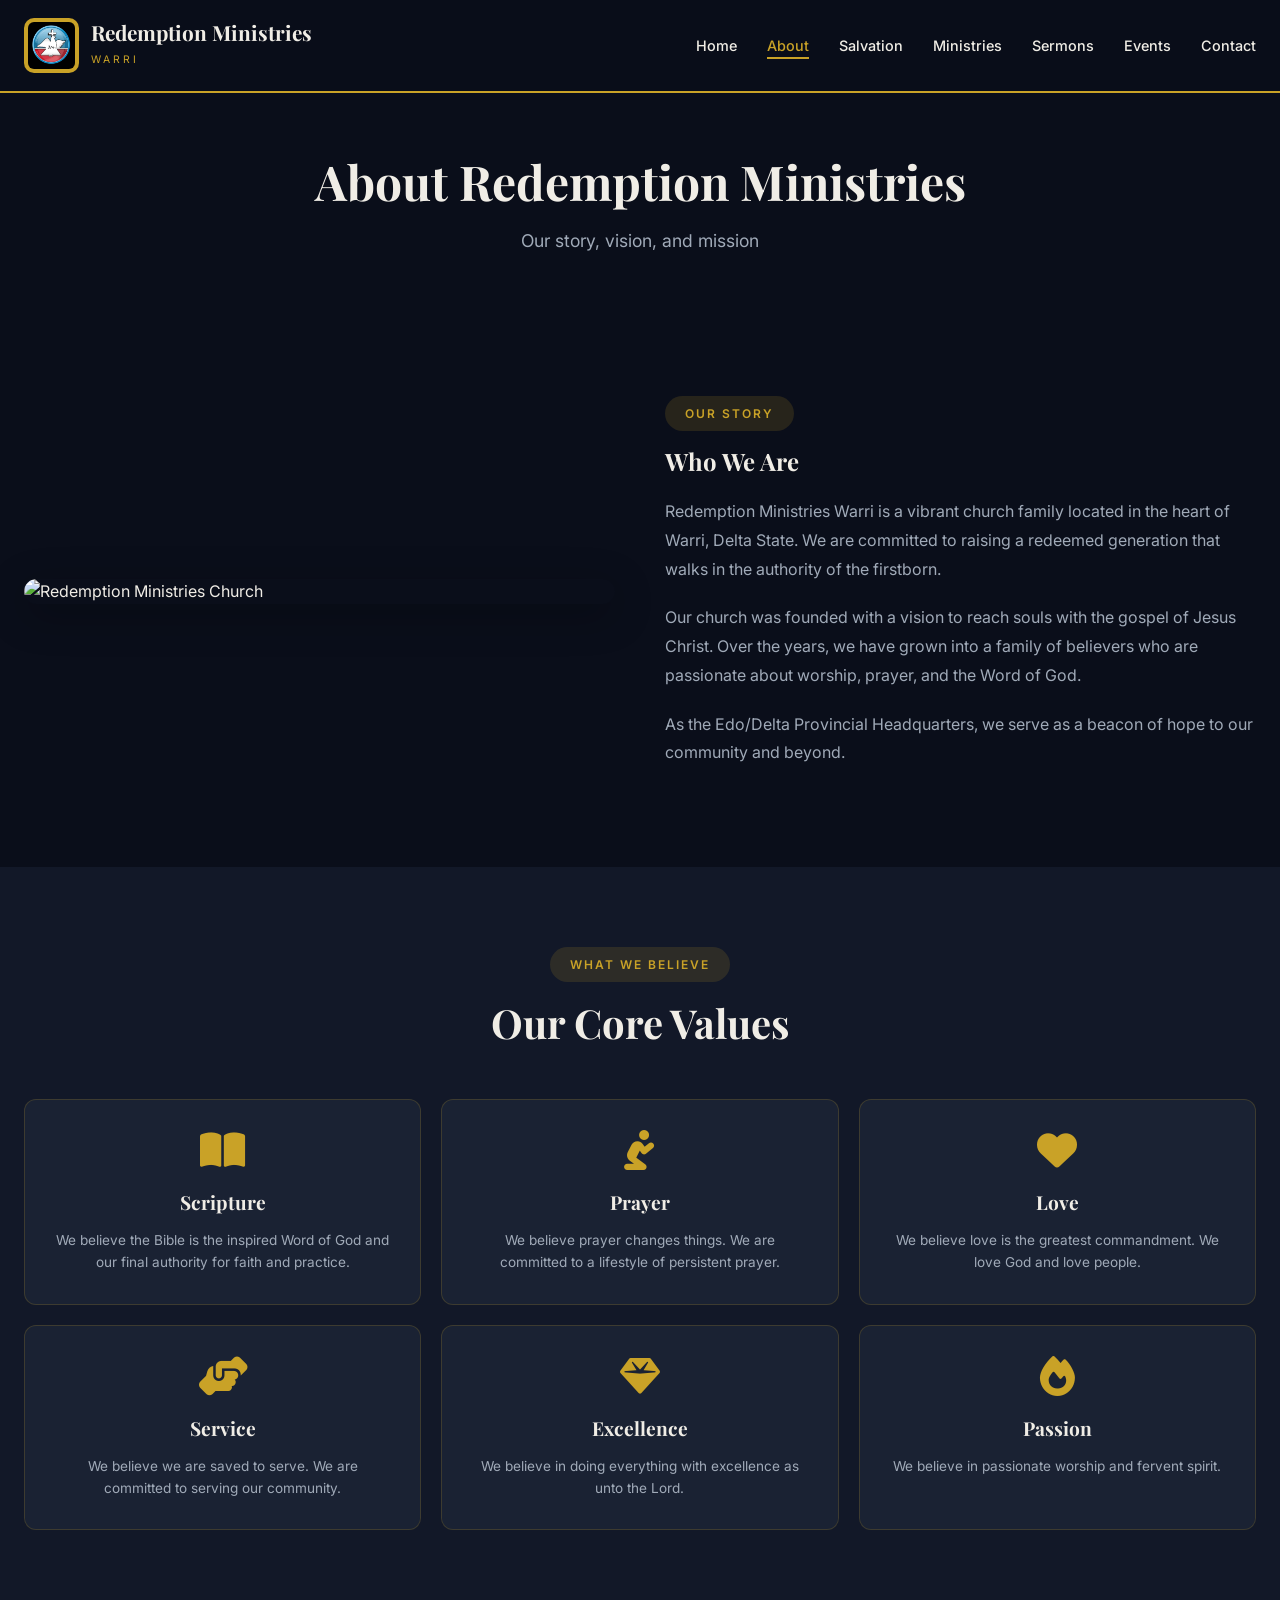
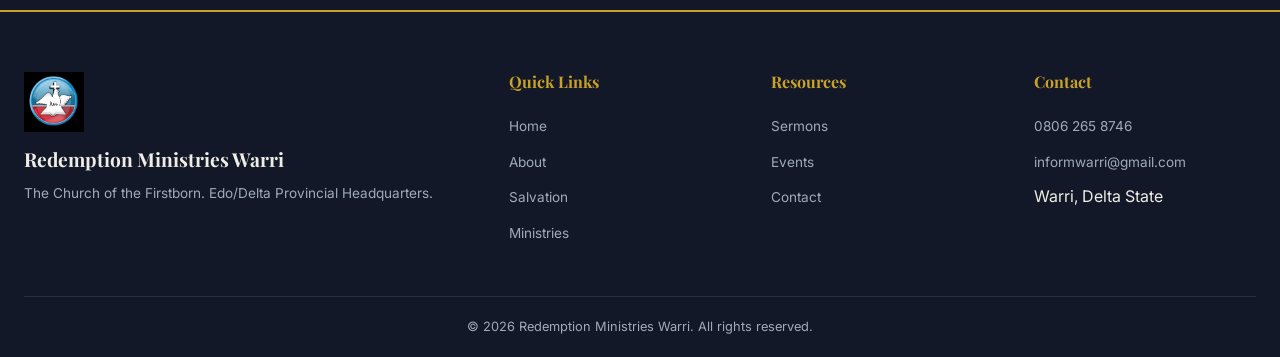
==== about.html @ 86567f8f "Add about.html with church information and styles" ====
<!DOCTYPE html>
<html lang="en">
<head>
    <meta charset="UTF-8">
    <meta name="viewport" content="width=device-width, initial-scale=1.0">
    <title>About Us | Redemption Ministries Warri</title>
    
    <link rel="stylesheet" href="https://cdnjs.cloudflare.com/ajax/libs/font-awesome/6.5.0/css/all.min.css">
    <link href="https://fonts.googleapis.com/css2?family=Playfair+Display:wght@400;600;700;800&family=Inter:wght@300;400;500;600;700&display=swap" rel="stylesheet">
    <link rel="stylesheet" href="css/style.css">
    
    <style>
        .about-grid {
            display: grid;
            grid-template-columns: 1fr 1fr;
            gap: 50px;
            align-items: center;
        }
        
        .about-image {
            border-radius: 15px;
            overflow: hidden;
            box-shadow: var(--shadow);
        }
        
        .about-image img {
            width: 100%;
            height: auto;
            object-fit: cover;
        }
        
        .about-text h2 {
            margin-bottom: 20px;
        }
        
        .about-text p {
            color: var(--text-muted);
            line-height: 1.8;
            margin-bottom: 20px;
        }
        
        .values-grid {
            display: grid;
            grid-template-columns: repeat(3, 1fr);
            gap: 20px;
            margin-top: 50px;
        }
        
        .value-card {
            background: var(--card);
            border-radius: 12px;
            padding: 30px;
            text-align: center;
            border: 1px solid var(--border);
            transition: all 0.3s;
        }
        
        .value-card:hover {
            transform: translateY(-5px);
            border-color: var(--gold);
        }
        
        .value-card i {
            font-size: 2.5rem;
            color: var(--gold);
            margin-bottom: 20px;
        }
        
        .value-card h3 {
            font-size: 1.2rem;
            margin-bottom: 15px;
        }
        
        .value-card p {
            font-size: 0.85rem;
            color: var(--text-muted);
        }
        
        @media (max-width: 768px) {
            .about-grid {
                grid-template-columns: 1fr;
            }
            
            .values-grid {
                grid-template-columns: 1fr;
            }
        }
    </style>
</head>
<body>

<nav class="navbar" id="navbar">
    <div class="nav-container">
        <a href="index" class="logo">
            <img src="images/logo.png" alt="Redemption Ministries Warri Logo">
            <div class="logo-text">
                <h1>Redemption Ministries</h1>
                <span>Warri</span>
            </div>
        </a>
        <ul class="nav-menu">
            <li><a href="index">Home</a></li>
            <li><a href="about" class="active">About</a></li>
            <li><a href="salvation">Salvation</a></li>
            <li><a href="ministries">Ministries</a></li>
            <li><a href="sermons">Sermons</a></li>
            <li><a href="events">Events</a></li>
            <li><a href="contact">Contact</a></li>
        </ul>
        <button class="nav-toggle" id="navToggle">
            <i class="fas fa-bars"></i>
        </button>
    </div>
</nav>

<div class="mobile-menu" id="mobileMenu">
    <a href="index">Home</a>
    <a href="about" class="active">About</a>
    <a href="salvation">Salvation</a>
    <a href="ministries">Ministries</a>
    <a href="sermons">Sermons</a>
    <a href="events">Events</a>
    <a href="contact">Contact</a>
</div>

<section class="page-header">
    <div class="container">
        <h1>About Redemption Ministries</h1>
        <p>Our story, vision, and mission</p>
    </div>
</section>

<section class="section">
    <div class="container">
        <div class="about-grid">
            <div class="about-image">
                <img src="images/hero-bg.jpg" alt="Redemption Ministries Church">
            </div>
            <div class="about-text">
                <div class="section-tag">Our Story</div>
                <h2>Who We Are</h2>
                <p>Redemption Ministries Warri is a vibrant church family located in the heart of Warri, Delta State. We are committed to raising a redeemed generation that walks in the authority of the firstborn.</p>
                <p>Our church was founded with a vision to reach souls with the gospel of Jesus Christ. Over the years, we have grown into a family of believers who are passionate about worship, prayer, and the Word of God.</p>
                <p>As the Edo/Delta Provincial Headquarters, we serve as a beacon of hope to our community and beyond.</p>
            </div>
        </div>
    </div>
</section>

<section class="section section-alt">
    <div class="container">
        <div class="section-header">
            <div class="section-tag">What We Believe</div>
            <h2>Our Core Values</h2>
        </div>
        <div class="values-grid">
            <div class="value-card">
                <i class="fas fa-book-open"></i>
                <h3>Scripture</h3>
                <p>We believe the Bible is the inspired Word of God and our final authority for faith and practice.</p>
            </div>
            <div class="value-card">
                <i class="fas fa-pray"></i>
                <h3>Prayer</h3>
                <p>We believe prayer changes things. We are committed to a lifestyle of persistent prayer.</p>
            </div>
            <div class="value-card">
                <i class="fas fa-heart"></i>
                <h3>Love</h3>
                <p>We believe love is the greatest commandment. We love God and love people.</p>
            </div>
            <div class="value-card">
                <i class="fas fa-hands-helping"></i>
                <h3>Service</h3>
                <p>We believe we are saved to serve. We are committed to serving our community.</p>
            </div>
            <div class="value-card">
                <i class="fas fa-gem"></i>
                <h3>Excellence</h3>
                <p>We believe in doing everything with excellence as unto the Lord.</p>
            </div>
            <div class="value-card">
                <i class="fas fa-fire"></i>
                <h3>Passion</h3>
                <p>We believe in passionate worship and fervent spirit.</p>
            </div>
        </div>
    </div>
</section>

<footer class="footer">
    <div class="container">
        <div class="footer-grid">
            <div class="footer-brand">
                <img src="images/logo.png" alt="Redemption Ministries Warri">
                <h3>Redemption Ministries Warri</h3>
                <p>The Church of the Firstborn. Edo/Delta Provincial Headquarters.</p>
            </div>
            <div class="footer-links">
                <h4>Quick Links</h4>
                <ul>
                    <li><a href="index">Home</a></li>
                    <li><a href="about">About</a></li>
                    <li><a href="salvation">Salvation</a></li>
                    <li><a href="ministries">Ministries</a></li>
                </ul>
            </div>
            <div class="footer-links">
                <h4>Resources</h4>
                <ul>
                    <li><a href="sermons">Sermons</a></li>
                    <li><a href="events">Events</a></li>
                    <li><a href="contact">Contact</a></li>
                </ul>
            </div>
            <div class="footer-links">
                <h4>Contact</h4>
                <ul>
                    <li><a href="tel:+2348062658746">0806 265 8746</a></li>
                    <li><a href="mailto:informwarri@gmail.com">informwarri@gmail.com</a></li>
                    <li>Warri, Delta State</li>
                </ul>
            </div>
        </div>
        <div class="footer-bottom">
            <p>&copy; 2026 Redemption Ministries Warri. All rights reserved.</p>
        </div>
    </div>
</footer>

<script>
    const navbar = document.getElementById('navbar');
    window.addEventListener('scroll', function() {
        if (window.scrollY > 50) navbar.classList.add('scrolled');
        else navbar.classList.remove('scrolled');
    });
    
    const navToggle = document.getElementById('navToggle');
    const mobileMenu = document.getElementById('mobileMenu');
    navToggle.addEventListener('click', function() {
        mobileMenu.classList.toggle('open');
    });
</script>

</body>
</html>
---- css/style.css ----
/* ==============================================
   REDEMPTION MINISTRIES WARRI - PROFESSIONAL CSS
   ============================================== */

/* RESET */
* {
    margin: 0;
    padding: 0;
    box-sizing: border-box;
}

/* VARIABLES */
:root {
    --primary: #0a0e1a;
    --secondary: #121828;
    --card: #1a2233;
    --gold: #c9a227;
    --gold-light: #e0c060;
    --gold-dark: #a8892b;
    --text: #f0ede6;
    --text-muted: #a0aab8;
    --border: rgba(201, 162, 39, 0.2);
    --shadow: 0 10px 40px rgba(0,0,0,0.3);
    --gradient: linear-gradient(135deg, #c9a227, #e0c060, #c9a227);
}

body {
    font-family: 'Inter', sans-serif;
    background: var(--primary);
    color: var(--text);
    line-height: 1.6;
    overflow-x: hidden;
}

h1, h2, h3, h4 {
    font-family: 'Playfair Display', serif;
    font-weight: 700;
    line-height: 1.3;
}

a {
    text-decoration: none;
    color: inherit;
    transition: all 0.3s ease;
}

ul {
    list-style: none;
}

img {
    max-width: 100%;
    display: block;
}

.container {
    max-width: 1300px;
    margin: 0 auto;
    padding: 0 24px;
}

/* NAVBAR */
.navbar {
    position: fixed;
    top: 0;
    left: 0;
    right: 0;
    z-index: 1000;
    background: rgba(10, 14, 26, 0.95);
    backdrop-filter: blur(20px);
    border-bottom: 2px solid var(--gold);
    padding: 18px 0;
    transition: all 0.3s ease;
}

.navbar.scrolled {
    padding: 10px 0;
    box-shadow: 0 10px 30px rgba(0,0,0,0.3);
}

.nav-container {
    max-width: 1300px;
    margin: 0 auto;
    padding: 0 24px;
    display: flex;
    justify-content: space-between;
    align-items: center;
}

.logo {
    display: flex;
    align-items: center;
    gap: 12px;
}

.logo img {
    width: 55px;
    height: 55px;
    object-fit: contain;
    border-radius: 10px;
    background: var(--gold);
    padding: 4px;
}

.logo-text h1 {
    font-size: 1.3rem;
    color: var(--text);
    line-height: 1.2;
}

.logo-text span {
    font-size: 0.65rem;
    color: var(--gold);
    letter-spacing: 3px;
    text-transform: uppercase;
}

.nav-menu {
    display: flex;
    gap: 30px;
    align-items: center;
}

.nav-menu a {
    font-size: 0.9rem;
    font-weight: 500;
    color: var(--text);
    position: relative;
    padding: 5px 0;
}

.nav-menu a::after {
    content: '';
    position: absolute;
    bottom: 0;
    left: 0;
    width: 0;
    height: 2px;
    background: var(--gold);
    transition: width 0.3s;
}

.nav-menu a:hover {
    color: var(--gold);
}

.nav-menu a:hover::after {
    width: 100%;
}

.nav-menu a.active {
    color: var(--gold);
}

.nav-menu a.active::after {
    width: 100%;
}

.nav-toggle {
    display: none;
    font-size: 1.5rem;
    cursor: pointer;
    background: none;
    border: none;
    color: var(--text);
}

/* MOBILE MENU */
.mobile-menu {
    position: fixed;
    top: 80px;
    left: 0;
    right: 0;
    background: var(--secondary);
    padding: 20px;
    border-bottom: 2px solid var(--gold);
    display: none;
    flex-direction: column;
    gap: 15px;
    z-index: 999;
}

.mobile-menu.open {
    display: flex;
}

.mobile-menu a {
    font-size: 1rem;
    padding: 12px 15px;
    border-radius: 8px;
    transition: all 0.3s;
}

.mobile-menu a:hover,
.mobile-menu a.active {
    background: var(--card);
    color: var(--gold);
}

/* BUTTONS */
.btn {
    display: inline-flex;
    align-items: center;
    gap: 10px;
    padding: 14px 32px;
    border-radius: 50px;
    font-weight: 600;
    font-size: 0.9rem;
    cursor: pointer;
    transition: all 0.3s;
    border: none;
}

.btn-primary {
    background: var(--gradient);
    color: var(--primary);
}

.btn-primary:hover {
    transform: translateY(-2px);
    box-shadow: 0 10px 30px rgba(201, 162, 39, 0.4);
}

.btn-outline {
    background: transparent;
    border: 2px solid var(--text);
    color: var(--text);
}

.btn-outline:hover {
    border-color: var(--gold);
    color: var(--gold);
    transform: translateY(-2px);
}

/* SECTIONS */
.section {
    padding: 80px 0;
}

.section-alt {
    background: var(--secondary);
}

.section-header {
    text-align: center;
    margin-bottom: 50px;
}

.section-tag {
    display: inline-block;
    background: rgba(201, 162, 39, 0.15);
    color: var(--gold);
    padding: 8px 20px;
    border-radius: 30px;
    font-size: 0.75rem;
    font-weight: 600;
    text-transform: uppercase;
    letter-spacing: 2px;
    margin-bottom: 15px;
}

.section-header h2 {
    font-size: 2.5rem;
    margin-bottom: 15px;
}

.section-header p {
    color: var(--text-muted);
    max-width: 650px;
    margin: 0 auto;
    font-size: 0.95rem;
}

/* PAGE HEADER (for inner pages) */
.page-header {
    padding: 150px 0 60px;
    background: linear-gradient(135deg, rgba(10,14,26,0.9), rgba(10,14,26,0.7)), url('../images/hero-bg.jpg') center/cover no-repeat;
    text-align: center;
}

.page-header h1 {
    font-size: 3rem;
    margin-bottom: 15px;
}

.page-header p {
    color: var(--text-muted);
    font-size: 1.1rem;
}

/* FOOTER */
.footer {
    background: var(--secondary);
    border-top: 2px solid var(--gold);
    padding: 60px 0 20px;
}

.footer-grid {
    display: grid;
    grid-template-columns: 2fr 1fr 1fr 1fr;
    gap: 40px;
    margin-bottom: 40px;
}

.footer-brand img {
    width: 60px;
    height: 60px;
    margin-bottom: 15px;
}

.footer-brand h3 {
    font-size: 1.2rem;
    margin-bottom: 10px;
}

.footer-brand p {
    color: var(--text-muted);
    font-size: 0.85rem;
    line-height: 1.7;
}

.footer-links h4 {
    font-size: 1rem;
    margin-bottom: 20px;
    color: var(--gold);
}

.footer-links ul li {
    margin-bottom: 10px;
}

.footer-links ul li a {
    color: var(--text-muted);
    font-size: 0.85rem;
}

.footer-links ul li a:hover {
    color: var(--gold);
}

.footer-bottom {
    border-top: 1px solid rgba(255,255,255,0.1);
    padding-top: 20px;
    text-align: center;
    font-size: 0.8rem;
    color: var(--text-muted);
}

/* RESPONSIVE */
@media (max-width: 992px) {
    .footer-grid {
        grid-template-columns: 1fr 1fr;
    }
}

@media (max-width: 768px) {
    .nav-menu {
        display: none;
    }
    
    .nav-toggle {
        display: block;
    }
    
    .section {
        padding: 50px 0;
    }
    
    .section-header h2 {
        font-size: 2rem;
    }
    
    .page-header h1 {
        font-size: 2rem;
    }
    
    .footer-grid {
        grid-template-columns: 1fr;
    }
}
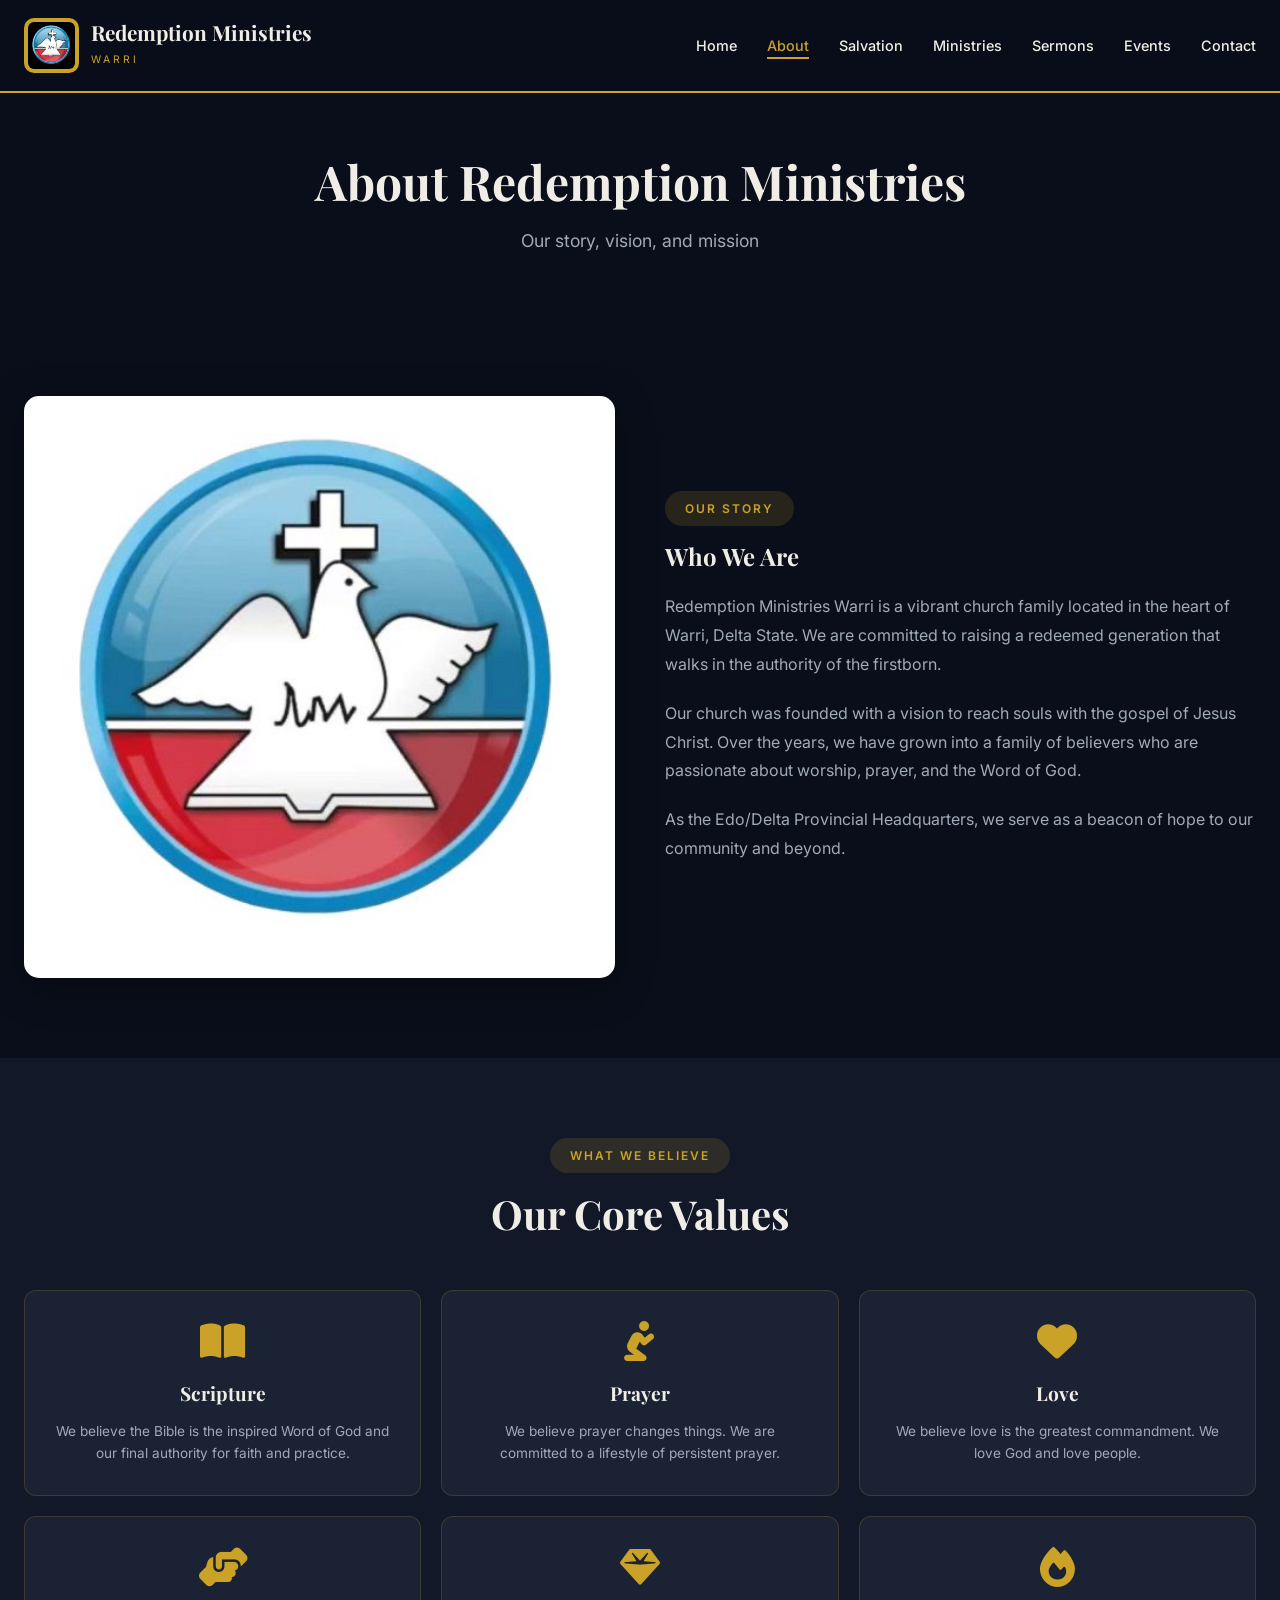
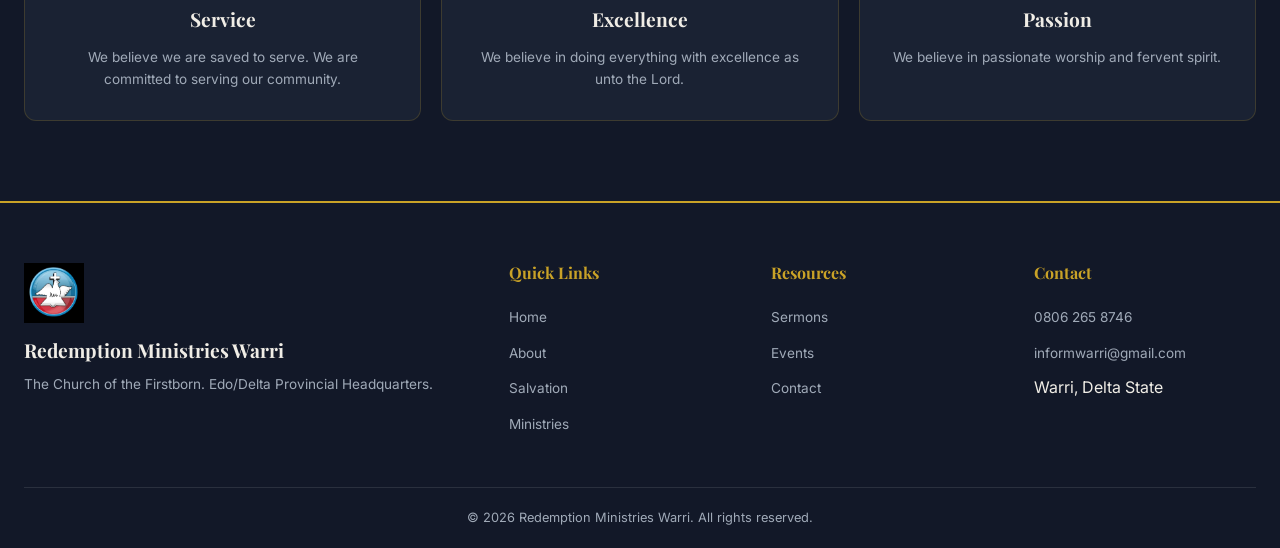
==== commit 232cfa69: "Fix image file extension in about.html" ====
--- a/about.html
+++ b/about.html
@@ -134,7 +134,7 @@
     <div class="container">
         <div class="about-grid">
             <div class="about-image">
-                <img src="images/hero-bg.jpg" alt="Redemption Ministries Church">
+                <img src="images/hero-bg.jpg.JPG" alt="Redemption Ministries Church">
             </div>
             <div class="about-text">
                 <div class="section-tag">Our Story</div>
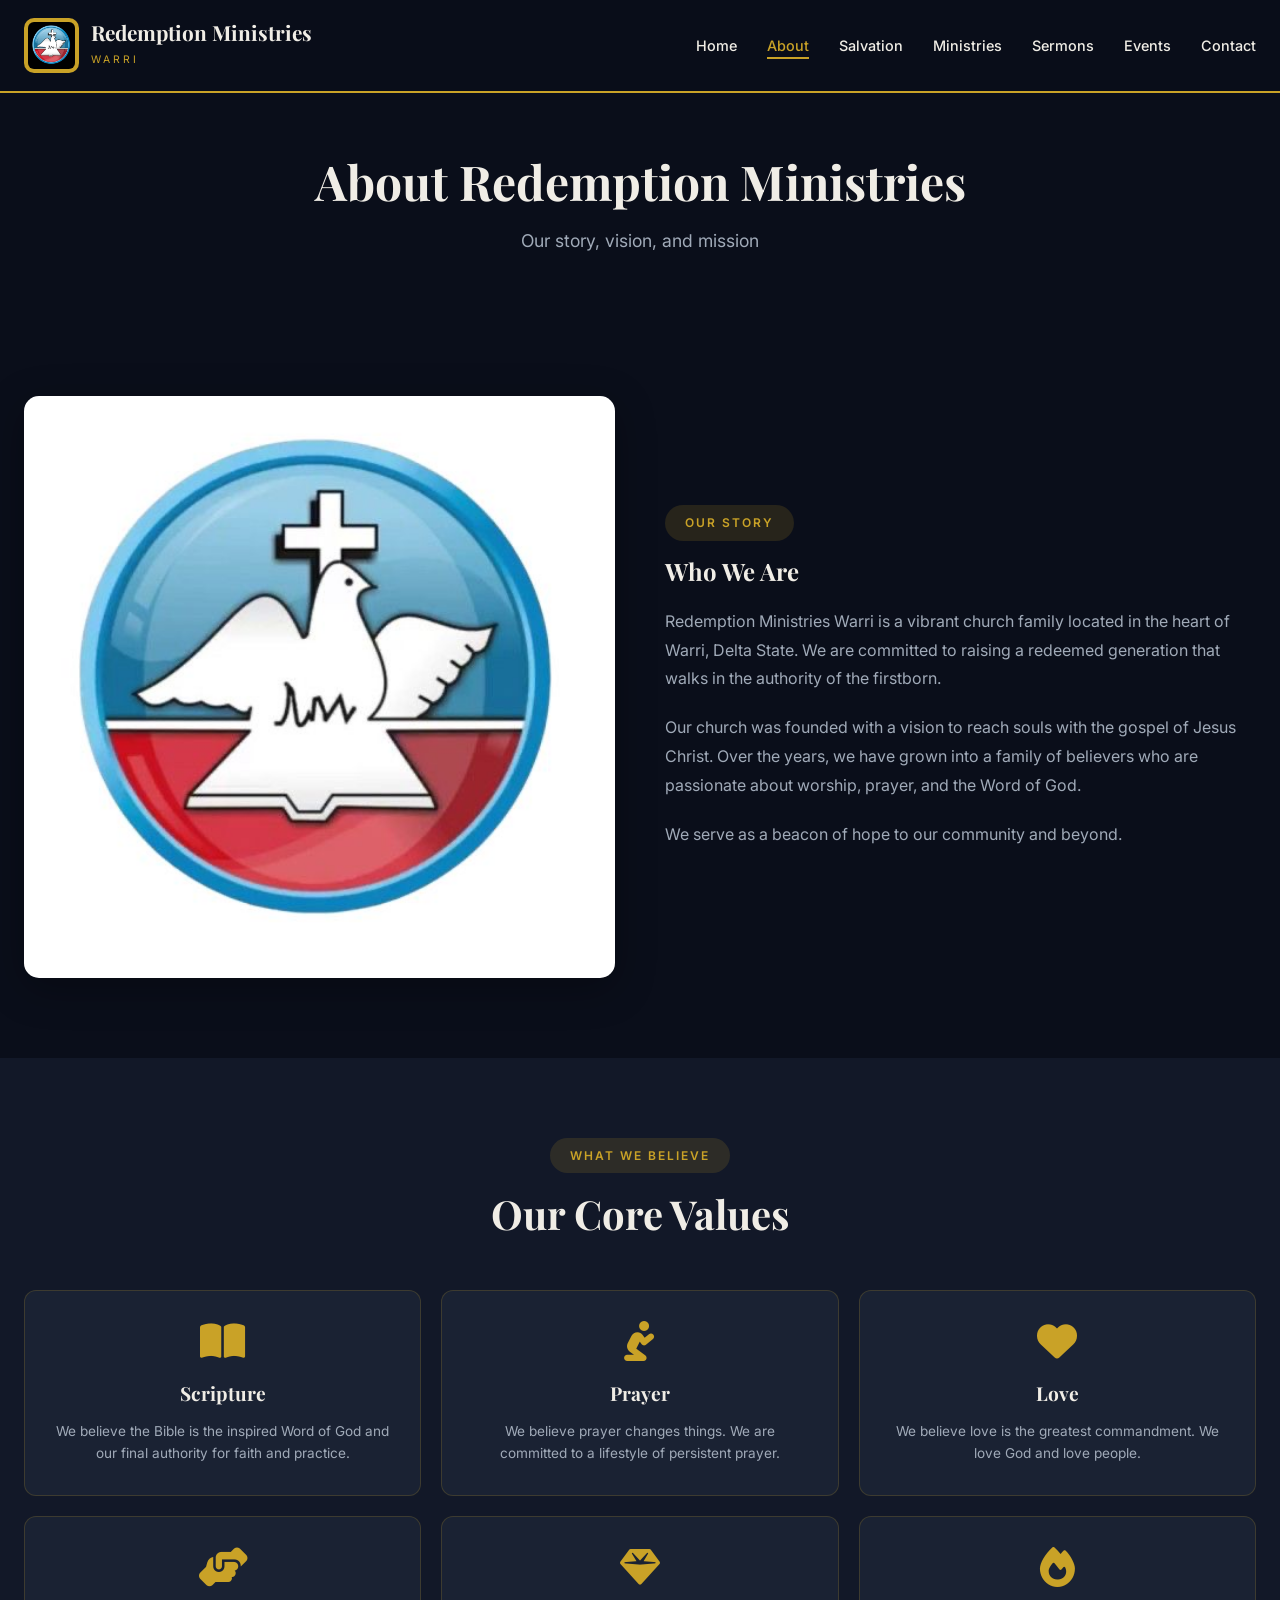
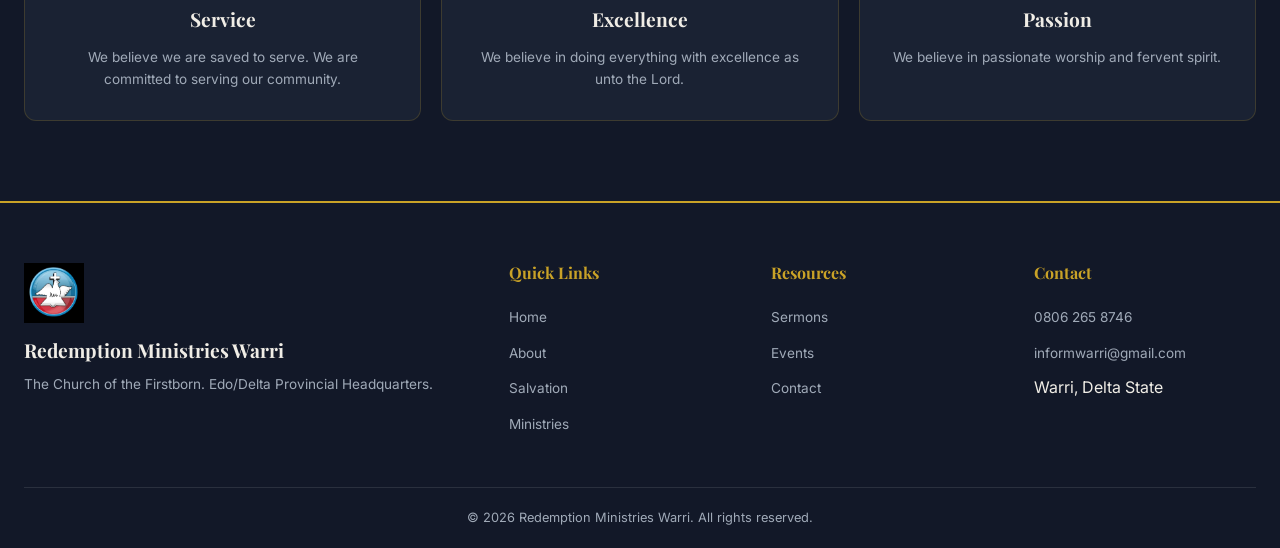
==== commit 4c3a0df7: "Remove redundant phrase in about section" ====
--- a/about.html
+++ b/about.html
@@ -141,7 +141,7 @@
                 <h2>Who We Are</h2>
                 <p>Redemption Ministries Warri is a vibrant church family located in the heart of Warri, Delta State. We are committed to raising a redeemed generation that walks in the authority of the firstborn.</p>
                 <p>Our church was founded with a vision to reach souls with the gospel of Jesus Christ. Over the years, we have grown into a family of believers who are passionate about worship, prayer, and the Word of God.</p>
-                <p>As the Edo/Delta Provincial Headquarters, we serve as a beacon of hope to our community and beyond.</p>
+                <p>We serve as a beacon of hope to our community and beyond.</p>
             </div>
         </div>
     </div>
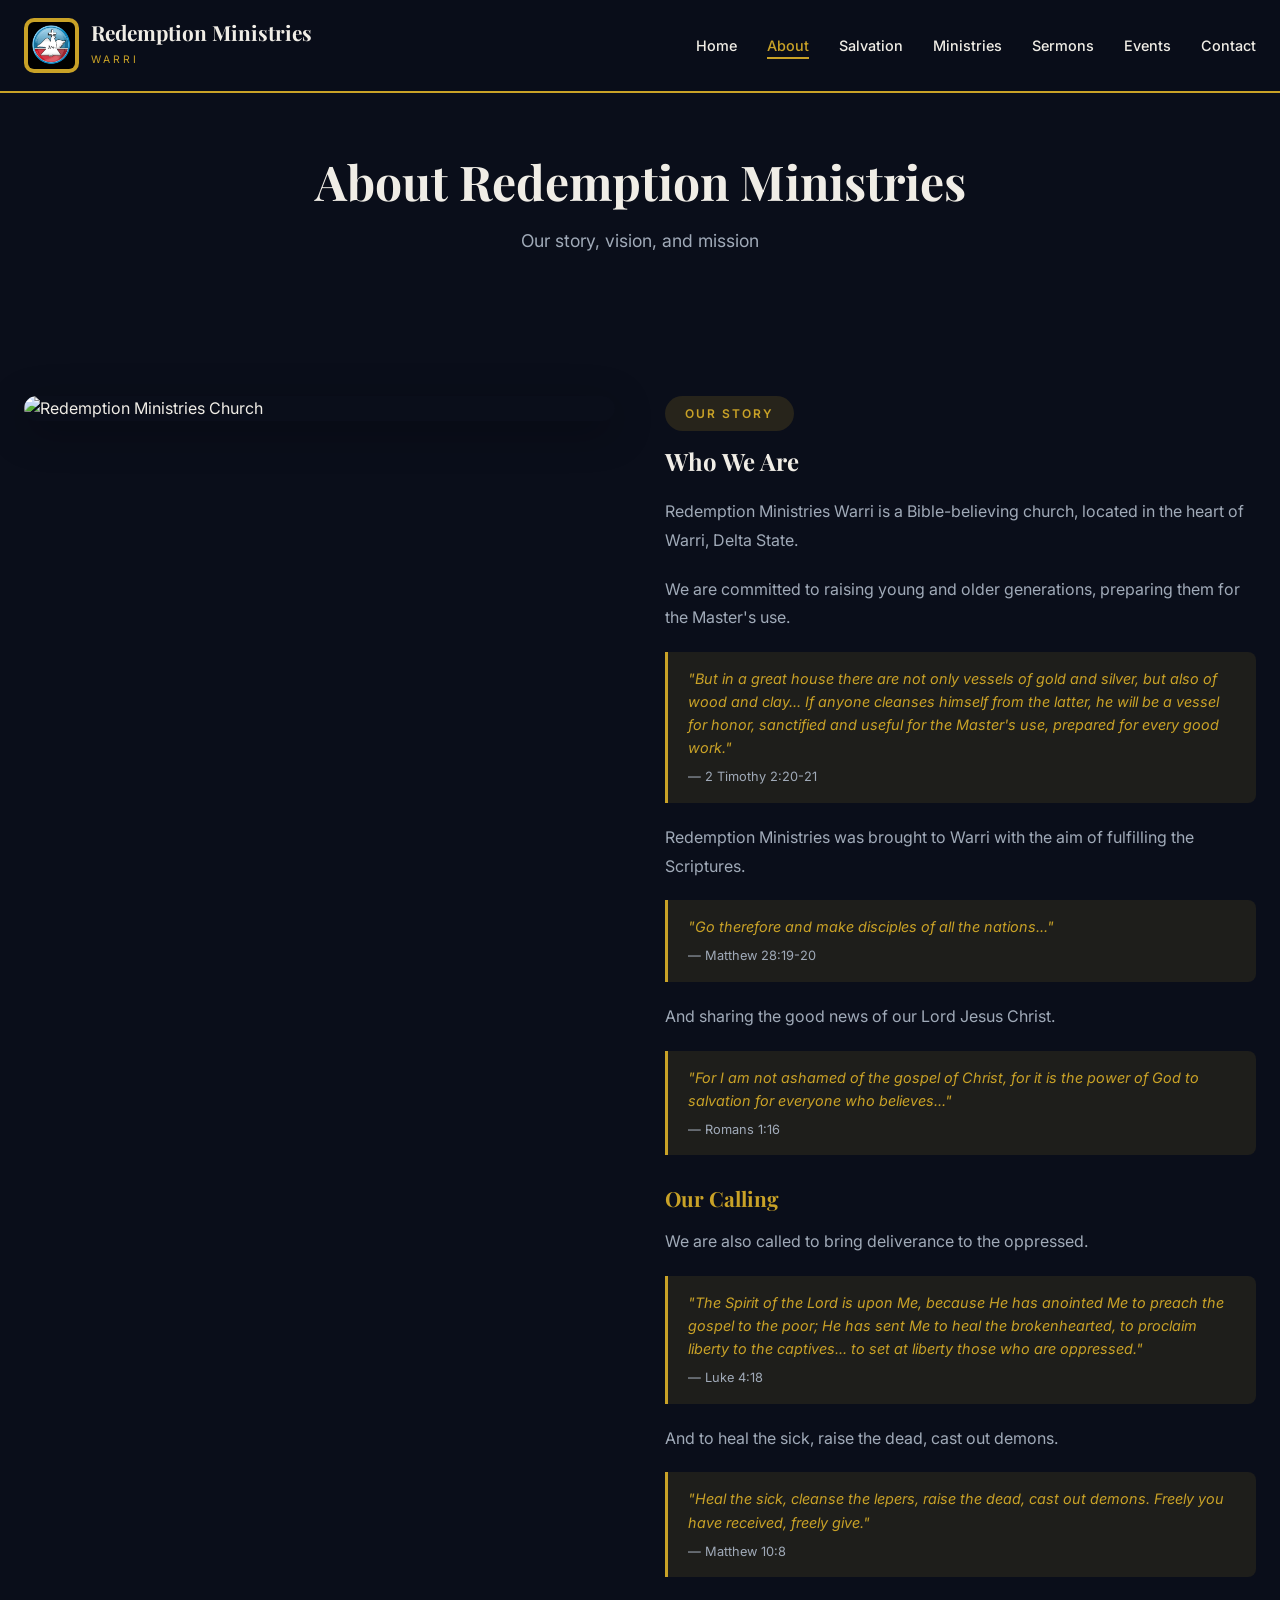
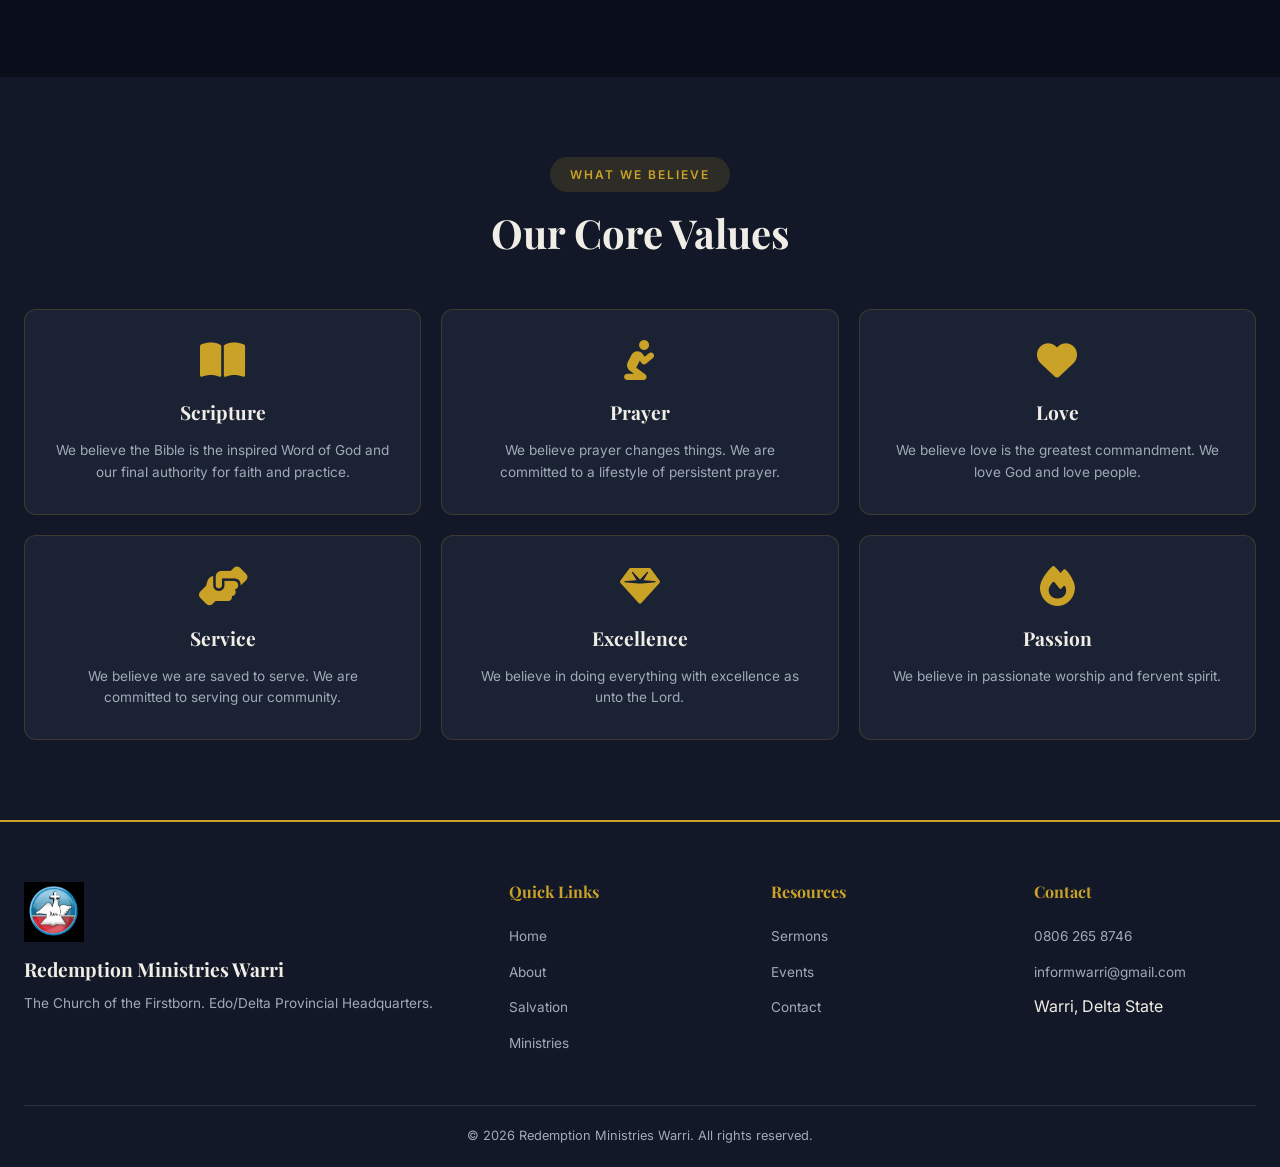
==== commit cc720be0: "Modify about.html layout and add scripture quotes Updated the alignment of the about grid and added " ====
--- a/about.html
+++ b/about.html
@@ -14,7 +14,7 @@
             display: grid;
             grid-template-columns: 1fr 1fr;
             gap: 50px;
-            align-items: center;
+            align-items: start;
         }
         
         .about-image {
@@ -37,6 +37,32 @@
             color: var(--text-muted);
             line-height: 1.8;
             margin-bottom: 20px;
+        }
+        
+        .about-text .scripture-quote {
+            font-style: italic;
+            color: var(--gold);
+            background: rgba(201,162,39,0.1);
+            border-left: 3px solid var(--gold);
+            padding: 15px 20px;
+            border-radius: 0 8px 8px 0;
+            margin-bottom: 20px;
+            font-size: 0.9rem;
+        }
+        
+        .about-text .scripture-ref {
+            display: block;
+            font-size: 0.8rem;
+            color: var(--text-muted);
+            margin-top: 8px;
+            font-style: normal;
+        }
+        
+        .about-text h3 {
+            font-size: 1.3rem;
+            margin-bottom: 15px;
+            margin-top: 30px;
+            color: var(--gold);
         }
         
         .values-grid {
@@ -134,14 +160,50 @@
     <div class="container">
         <div class="about-grid">
             <div class="about-image">
-                <img src="images/hero-bg.jpg.JPG" alt="Redemption Ministries Church">
+                <img src="images/hero-bg.jpg" alt="Redemption Ministries Church">
             </div>
             <div class="about-text">
                 <div class="section-tag">Our Story</div>
                 <h2>Who We Are</h2>
-                <p>Redemption Ministries Warri is a vibrant church family located in the heart of Warri, Delta State. We are committed to raising a redeemed generation that walks in the authority of the firstborn.</p>
-                <p>Our church was founded with a vision to reach souls with the gospel of Jesus Christ. Over the years, we have grown into a family of believers who are passionate about worship, prayer, and the Word of God.</p>
-                <p>We serve as a beacon of hope to our community and beyond.</p>
+                
+                <p>Redemption Ministries Warri is a Bible-believing church, located in the heart of Warri, Delta State.</p>
+                
+                <p>We are committed to raising young and older generations, preparing them for the Master's use.</p>
+                
+                <div class="scripture-quote">
+                    "But in a great house there are not only vessels of gold and silver, but also of wood and clay... If anyone cleanses himself from the latter, he will be a vessel for honor, sanctified and useful for the Master's use, prepared for every good work."
+                    <span class="scripture-ref">— 2 Timothy 2:20-21</span>
+                </div>
+                
+                <p>Redemption Ministries was brought to Warri with the aim of fulfilling the Scriptures.</p>
+                
+                <div class="scripture-quote">
+                    "Go therefore and make disciples of all the nations..."
+                    <span class="scripture-ref">— Matthew 28:19-20</span>
+                </div>
+                
+                <p>And sharing the good news of our Lord Jesus Christ.</p>
+                
+                <div class="scripture-quote">
+                    "For I am not ashamed of the gospel of Christ, for it is the power of God to salvation for everyone who believes..."
+                    <span class="scripture-ref">— Romans 1:16</span>
+                </div>
+                
+                <h3>Our Calling</h3>
+                
+                <p>We are also called to bring deliverance to the oppressed.</p>
+                
+                <div class="scripture-quote">
+                    "The Spirit of the Lord is upon Me, because He has anointed Me to preach the gospel to the poor; He has sent Me to heal the brokenhearted, to proclaim liberty to the captives... to set at liberty those who are oppressed."
+                    <span class="scripture-ref">— Luke 4:18</span>
+                </div>
+                
+                <p>And to heal the sick, raise the dead, cast out demons.</p>
+                
+                <div class="scripture-quote">
+                    "Heal the sick, cleanse the lepers, raise the dead, cast out demons. Freely you have received, freely give."
+                    <span class="scripture-ref">— Matthew 10:8</span>
+                </div>
             </div>
         </div>
     </div>
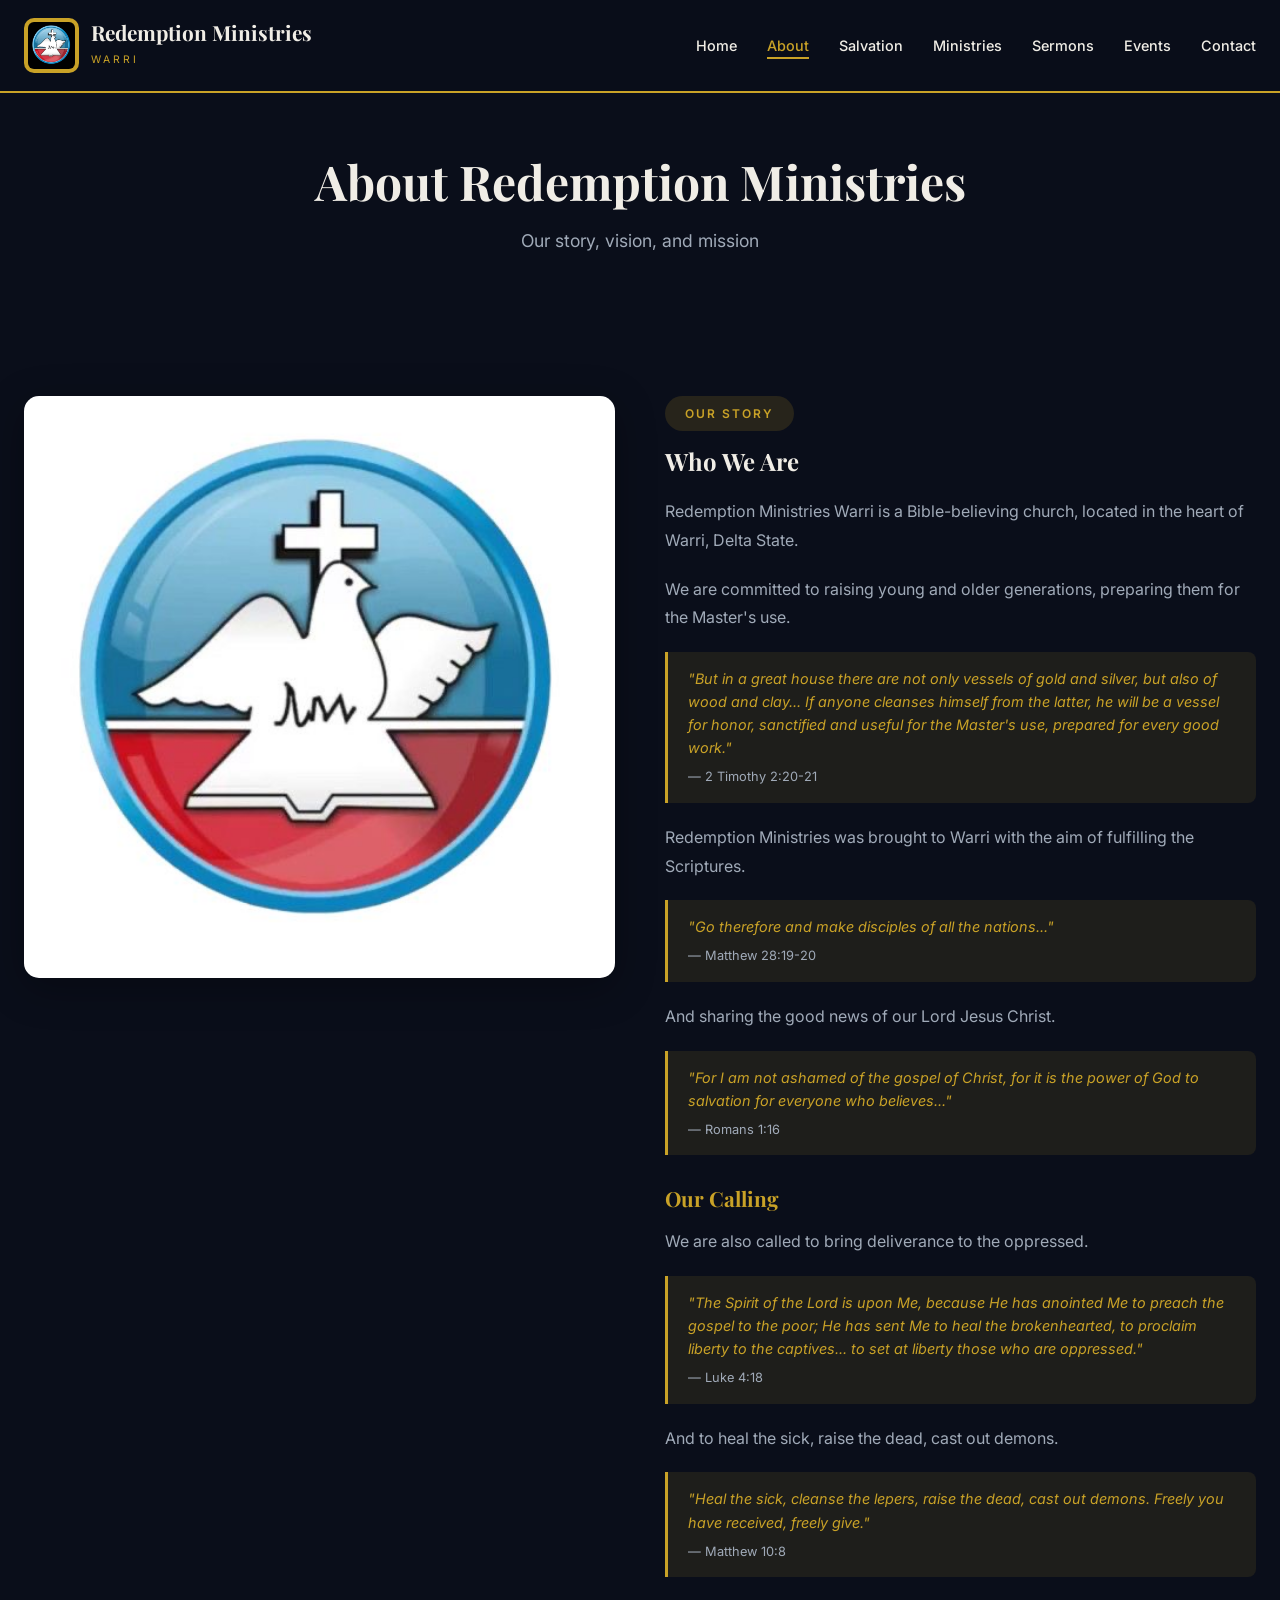
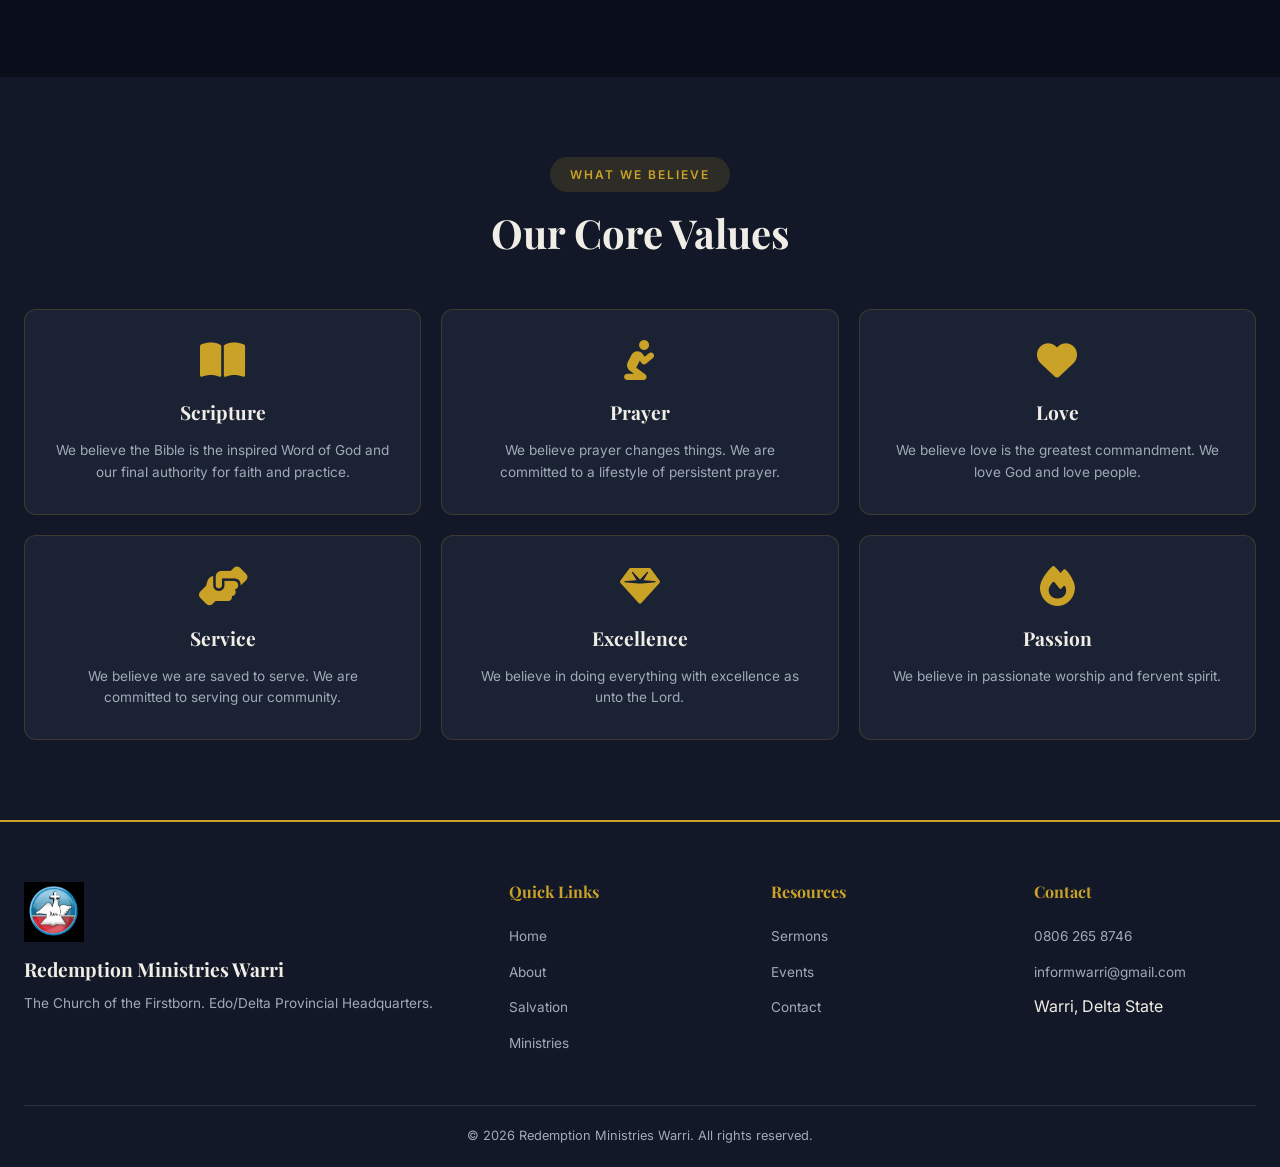
==== commit f5bfed2a: "Fix image source file extension in about.html" ====
--- a/about.html
+++ b/about.html
@@ -160,7 +160,7 @@
     <div class="container">
         <div class="about-grid">
             <div class="about-image">
-                <img src="images/hero-bg.jpg" alt="Redemption Ministries Church">
+                <img src="images/hero-bg.jpg.JPG" alt="Redemption Ministries Church">
             </div>
             <div class="about-text">
                 <div class="section-tag">Our Story</div>
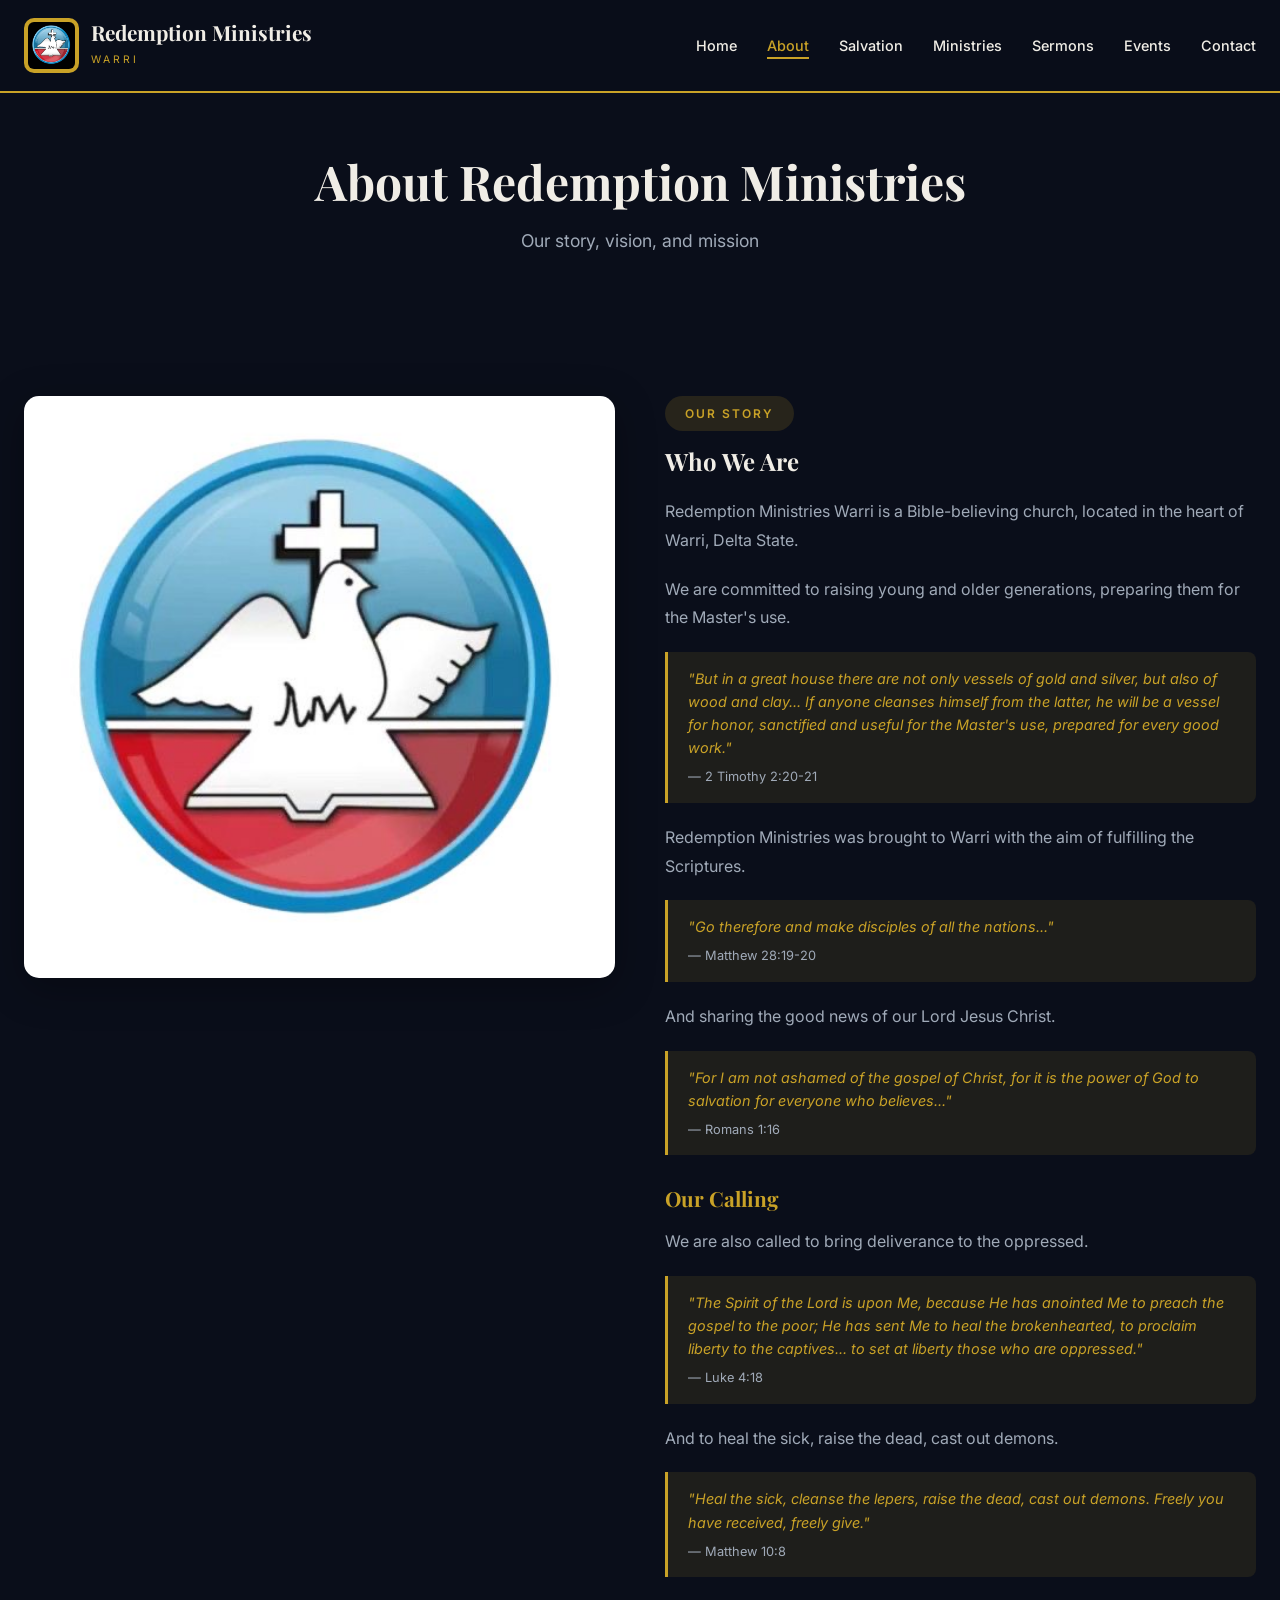
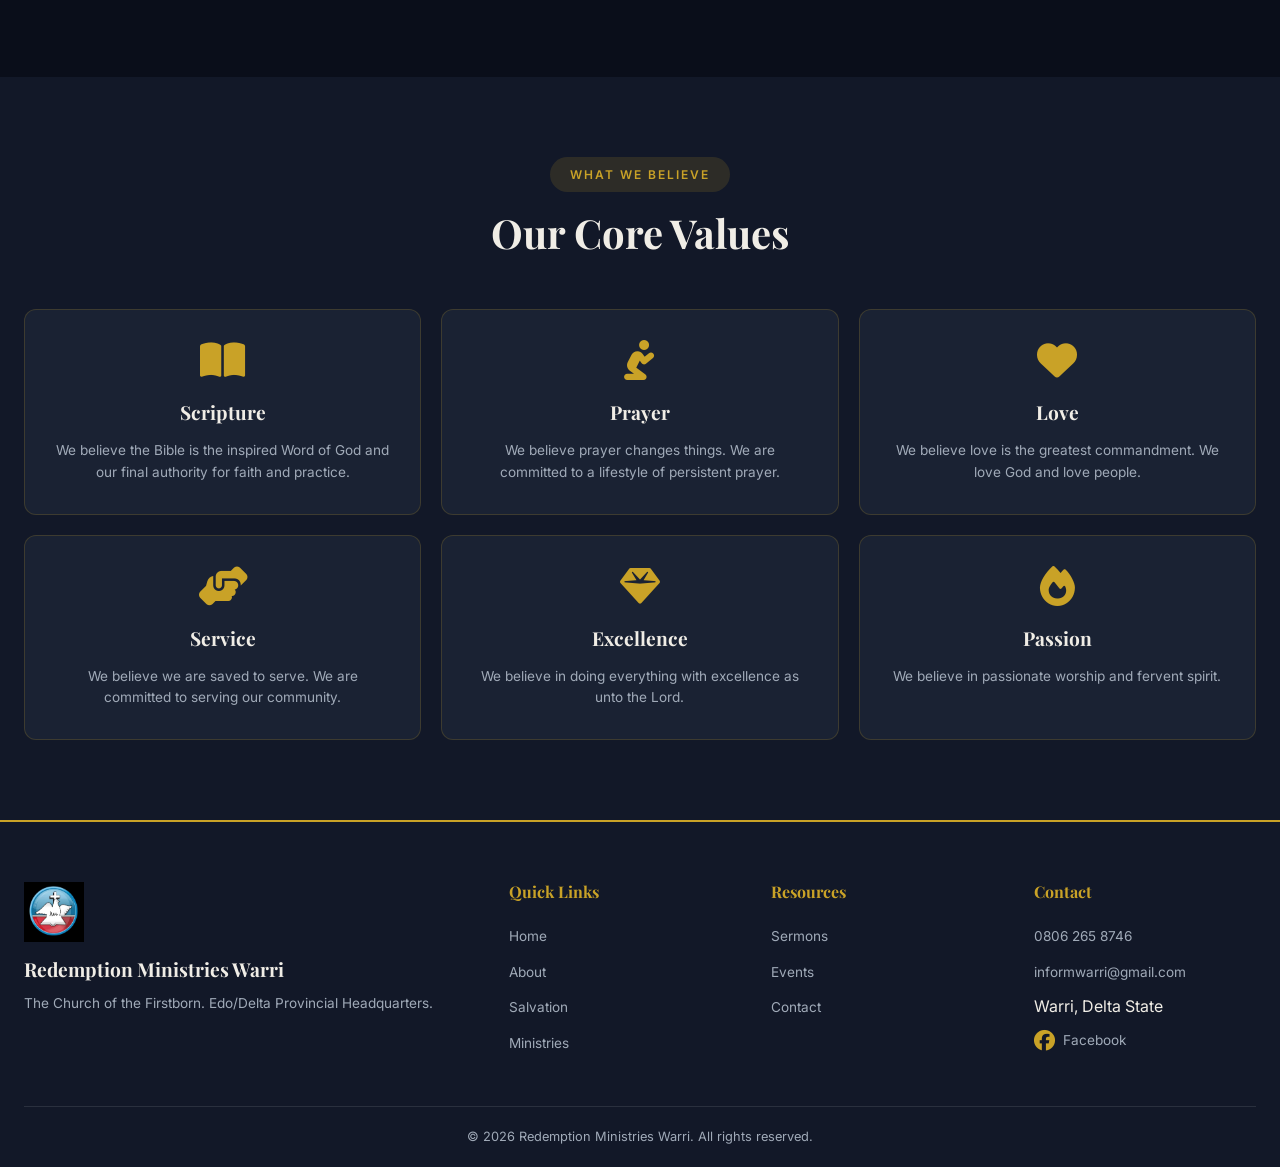
==== commit 7d1dc57a: "Add Facebook link to contact section in about.html" ====
--- a/about.html
+++ b/about.html
@@ -281,6 +281,12 @@
                     <li><a href="tel:+2348062658746">0806 265 8746</a></li>
                     <li><a href="mailto:informwarri@gmail.com">informwarri@gmail.com</a></li>
                     <li>Warri, Delta State</li>
+                    <li>
+                        <a href="https://www.facebook.com/profile.php?id=61585634246506" target="_blank" style="display: inline-flex; align-items: center; gap: 8px;">
+                            <i class="fab fa-facebook" style="font-size: 1.3rem; color: var(--gold);"></i>
+                            Facebook
+                        </a>
+                    </li>
                 </ul>
             </div>
         </div>
@@ -289,7 +295,6 @@
         </div>
     </div>
 </footer>
-
 <script>
     const navbar = document.getElementById('navbar');
     window.addEventListener('scroll', function() {
